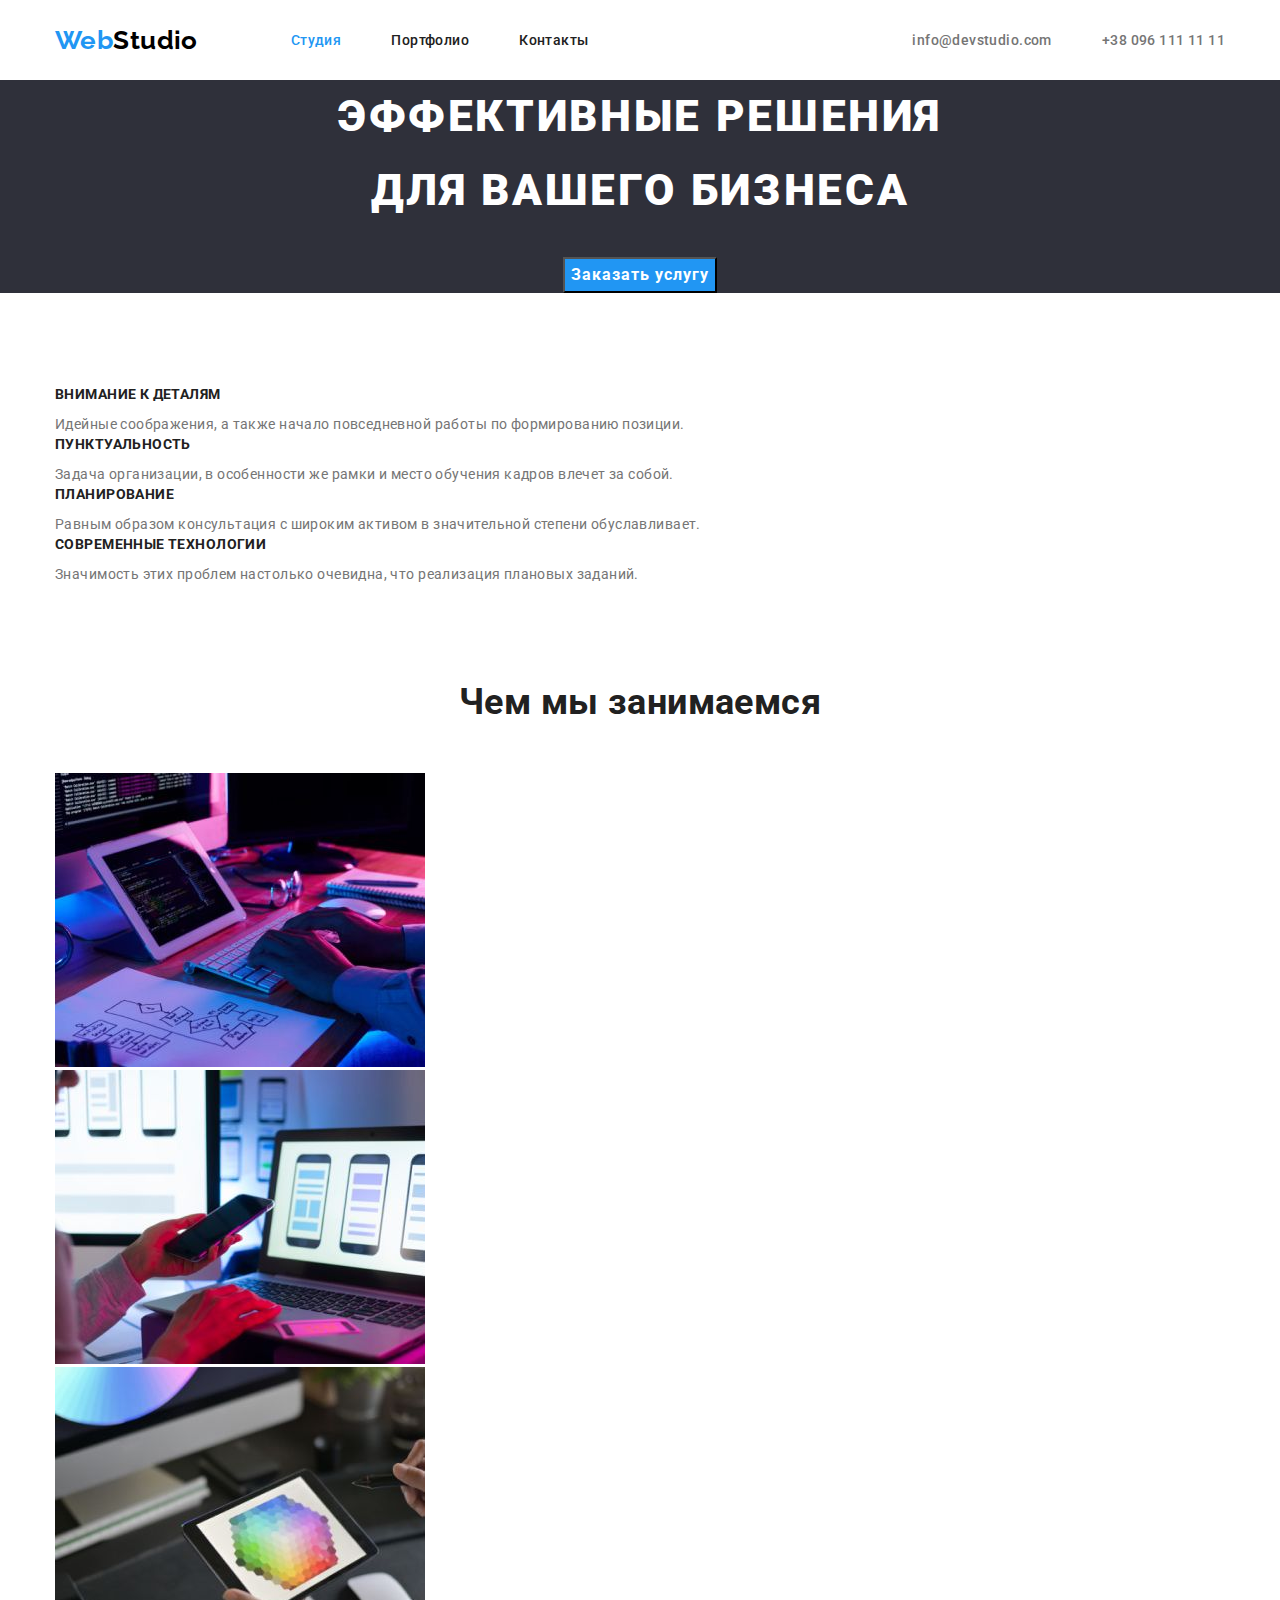
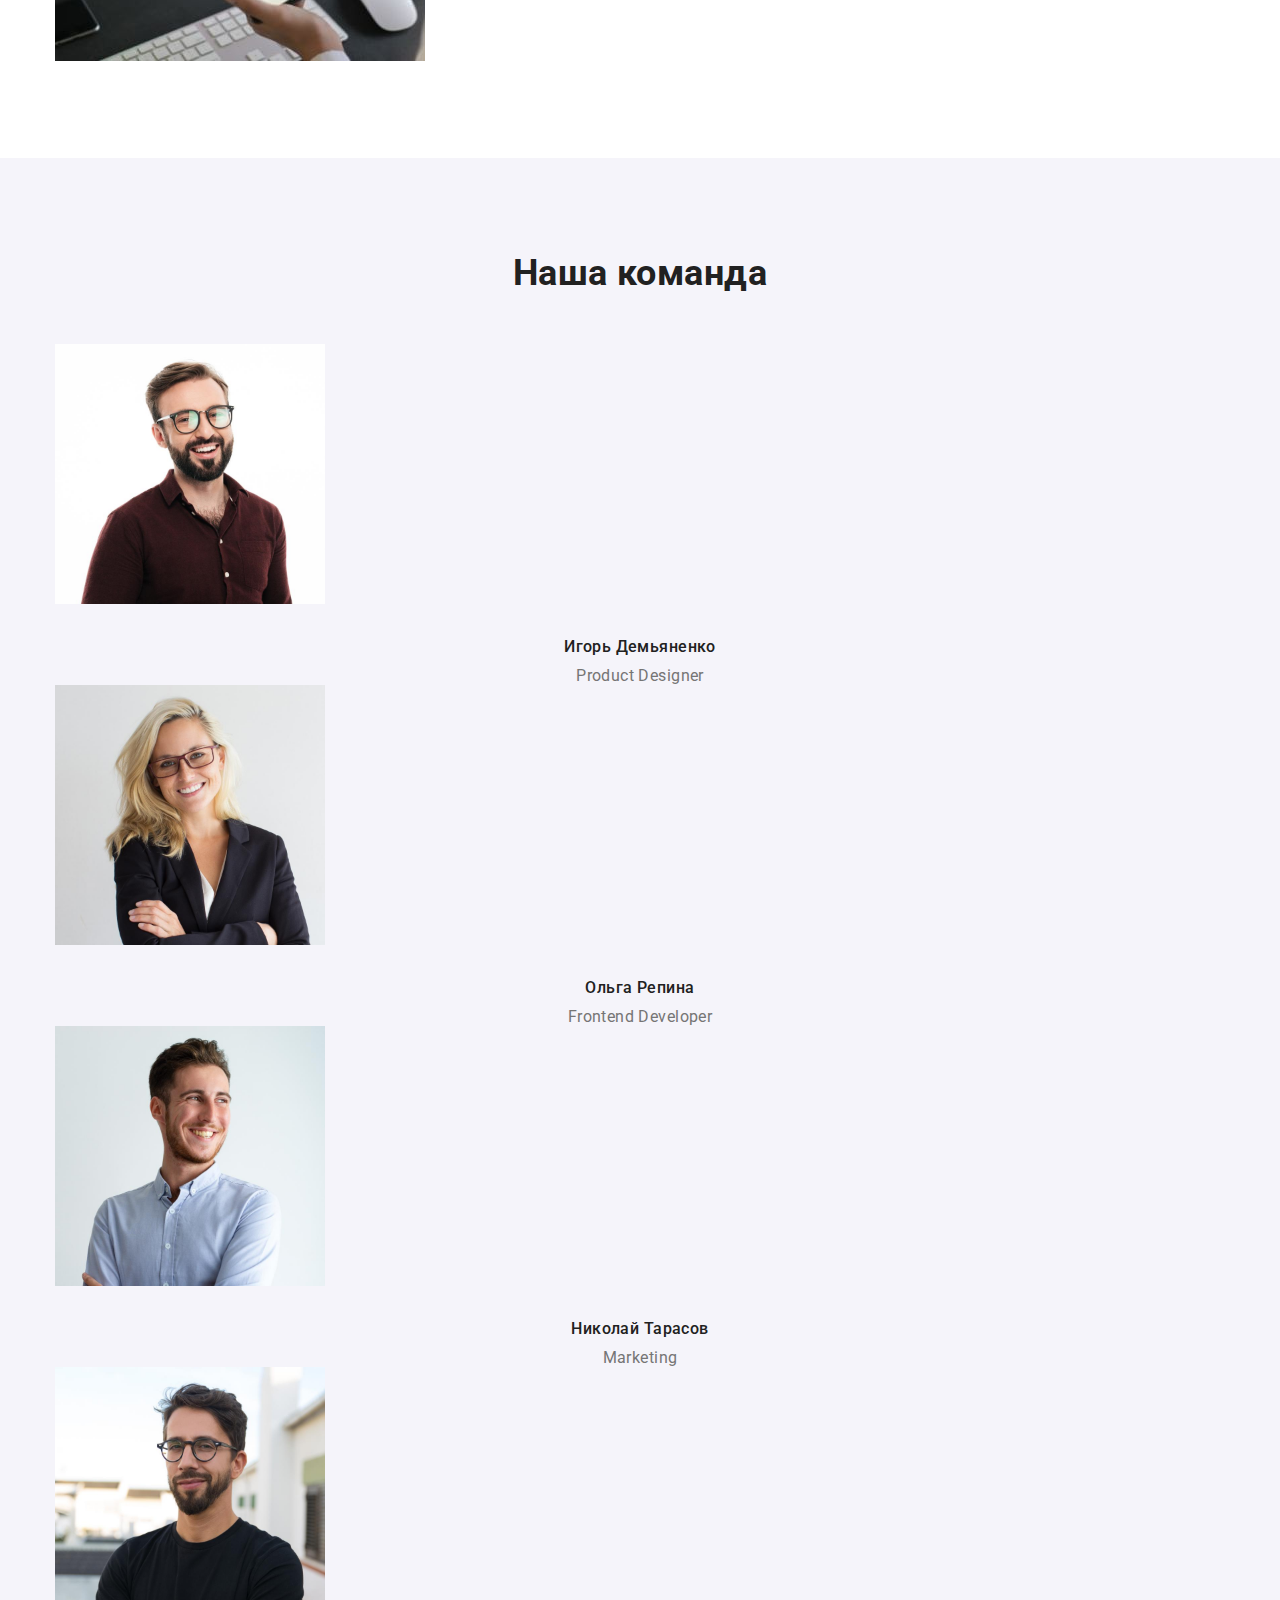
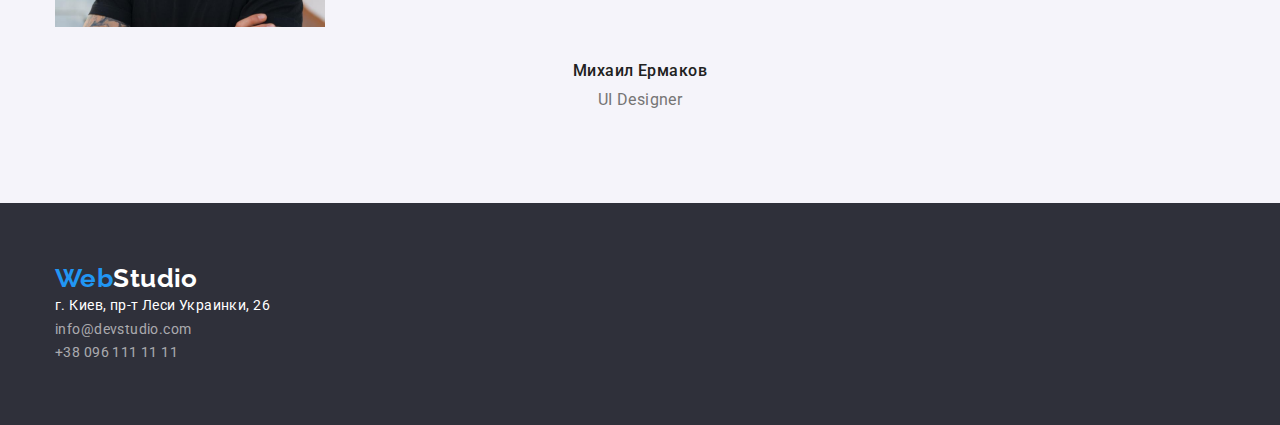
==== index.html @ b7ceb529 "господи ничего не понятно" ====
<!DOCTYPE html>
<html lang="ru">

<head>
    <meta charset="UTF-8">
    <meta http-equiv="X-UA-Compatible" content="IE=edge">
    <meta name="viewport" content="width=device-width, initial-scale=1.0">
    <title>Studio</title>
    <link rel="preconnect" href="https://fonts.gstatic.com">
    <link
        href="https://fonts.googleapis.com/css2?family=Raleway:wght@700&family=Roboto:wght@400;500;700;900&display=swap"
        rel="stylesheet">
    <link rel="stylesheet" href="https://cdnjs.cloudflare.com/ajax/libs/modern-normalize/1.0.0/modern-normalize.css">
    <link rel="stylesheet" href="./css/styles.css" />


</head>

<body class="body">

    <header class="header">
        <div class="container navigation-section">
        <nav class="navigation">
            
            <a class="logo" lang="en" href="WebStudio" target="_blank" rel="noreferrer noopener"><span
                    class="logo-first">Web</span>Studio</a>
            <ul class="list header-list">
                <li class="item"><a class="navigation-list current" href="#Студия">Студия</a></li>
                <li class="item"><a class="navigation-list" href="./portfolio.html">Портфолио</a></li>
                <li class="item"><a class="navigation-list" href="#Контакты">Контакты</a></li>
            </ul>
        </nav>
        
        <ul class="list contact-list">
            <li class="item"><a class="contact-link" lang="en" href="mailto:info@devstudio.com">info@devstudio.com</a></li>
            <li class="item"><a class="contact-link" href="tel:+380961111111">+38 096 111 11 11</a></li>
        </ul>
        </div>
    </header>

    <main>
        <section class="hero-section">
            <div class="container">
            <h1 class="hero-title">Эффективные решения </br> для вашего бизнеса</h1>
            <button class="hero-button" type="button"> Заказать услугу</button>
            </div>
        </section>

        <section class="features">
            <div class="container">
            <ul class="list">
                <li>
                    <h3 class="features-title">Внимание к деталям</h3>
                    <p class="features-text">Идейные соображения, а также начало повседневной работы по формированию
                        позиции.</p>
                </li>
                <li>
                    <h3 class="features-title">Пунктуальность</h3>
                    <p class="features-text">Задача организации, в особенности же рамки и место обучения кадров влечет за
                        собой.</p>
                </li>

                <li>
                    <h3 class="features-title">Планирование</h3>
                    <p class="features-text">Равным образом консультация с широким активом в значительной степени
                        обуславливает.</p>
                </li>

                <li>
                    <h3 class="features-title">Современные технологии</h3>
                    <p class="features-text">Значимость этих проблем настолько очевидна, что реализация плановых заданий.
                    </p>
                </li>
            </ul>
            </div>
        </section>

        <section class="about">
            <div class="container">
            <h2 class="about-title">Чем мы занимаемся</h2>
            <ul class="list">
                <li><img src="./img/img.jpg" alt="верстка" width="370"></li>
                <li><img src="./img/img1.jpg" alt="приложения" width="370"></li>
                <li><img src="./img/img2.jpg" alt="стили" width="370"></li>
            </ul>
            </div>
        </section>

        <section class="team">
            <div class="container">
            <h2 class="team-title">Наша команда</h2>
            <ul class="list">
                <li>
                    <img class="photo" src="./img/designer.jpg" alt="Product designer" width="270">
                    <h3 class="name">Игорь Демьяненко</h3>
                    <p class="info" lang="en"> Product Designer</p>
                </li>
                <li>
                    <img class="photo" src="./img/frontend.jpg" alt="Frontend developer" width="270">
                    <h3 class="name">Ольга Репина</h3>
                    <p class="info" lang="en">Frontend Developer</p>
                </li>
                <li>
                    <img class="photo" src="./img/marketing.jpg" alt="Marketing" width="270">
                    <h3 class="name">Николай Тарасов</h3>
                    <p class="info" lang="en">Marketing</p>
                </li>
                <li>
                    <img class="photo" src="./img/uidesigner.jpg" alt="Ui designer" width="270">
                    <h3 class="name">Михаил Ермаков</h3>
                    <p class="info" lang="en">UI Designer</p>
                </li>
            </ul>
            </div>
        </section>
    </main>

    <footer class="contacts">
        <div class="container">
              <a class="logo" lang="en" href="./index.html" target="_blank" rel="noreferrer noopener"><span
                class="logo-first">Web</span><span class="logo-second">Studio</span></a>
        <address class="address-info">г. Киев, пр-т Леси Украинки, 26</address>
        <address>
            <a class="contact-inf" lang="en" href="mailto:info@devstudio.com">info@devstudio.com</a>
            <br><a class="contact-inf" href="tel:+380961111111">+38 096 111 11 11</a>
        </address>
        </div>      
    </footer>

</body>

</html>
---- css/styles.css ----
:root {
  --background-dark: #2f303a;
  --background-grey-btn-color: #f5f4fa;
  --primary-text-color: #212121;
  --secondary-text-color: #757575;
  --primary-logo-color: #2196f3;
  --secondary-logo-color: #000000;
  --contact-link-color: rgba(255, 255, 255, 0.6);
  --address-color: #ffffff;
}

.container {
  width: 1200px;
  padding-left: 15px;
  padding-right: 15px;
  margin-left: auto;
  margin-right: auto;
}

h1,
h2,
h3,
h4,
h5,
h6,
p {
  margin-top: 0;
  margin-bottom: 0;
}

html {
  box-sizing: border-box;
}

*,
*::before,
*::after {
  box-sizing: inherit;
}

.body {
  font-family: 'Roboto', '-apple-system', 'BlinkMacSystemFont', 'Avenir next',
    'Avenir', 'Helvetica neue', 'Helvetica', 'Ubuntu', 'Noto', 'Segoe ui',
    'Arial', sans-serif;
  font-size: 14px;
  font-style: normal;
  font-weight: 400;
  color: var(--primary-text-color);
  letter-spacing: 0.03em;
}

/* header */

.header-list {
  display: flex;
}

.header-list .item:not(:last-child) {
  margin-right: 50px;
}

.logo {
  display: block;

  font-family: 'Raleway', sans-serif;
  font-weight: 700;
  font-size: 26px;
  line-height: 1.19;
  color: var(--secondary-logo-color);
  text-decoration: none;

  margin-right: 93px;
}

.logo:focus {
  color: var(--secondary-logo-color);
}

.logo-first {
  color: var(--primary-logo-color);
}

.navigation-section {
  display: flex;
  align-items: center;
}

.navigation {
  display: flex;
  align-items: center;
}

.navigation-list {
  display: block;
  padding-top: 32px;
  padding-bottom: 32px;

  font-family: inherit;
  font-weight: 500;
  color: var(--primary-text-color);
  text-decoration: none;
}

.navigation-list:hover,
.navigation-list:focus,
.navigation-list:active {
  color: var(--primary-logo-color);
}

.list .navigation-list.current {
  color: var(--primary-logo-color);
}

.contact-list {
  display: flex;
  margin-left: auto;
}

.contact-list .item:not(:last-child) {
  margin-right: 50px;
}

.contact-link {
  display: block;
  padding-top: 32px;
  padding-bottom: 32px;

  font-family: inherit;
  font-weight: 500;
  color: var(--secondary-text-color);
  text-decoration: none;
  cursor: pointer;
}

.contact-link:hover,
.contact-link:focus,
.contact-link:active {
  color: var(--primary-logo-color);
}

.list {
  list-style: none;
  padding: 0;
  margin-top: 0;
  margin-bottom: 0;
}

.link {
  text-decoration: none;
}

/* Hero section */
.hero-section {
  background-color: var(--background-dark);
  text-align: center;
}

.hero-title {
  font-weight: 900;
  font-size: 44px;
  line-height: 1.67;
  letter-spacing: 0.06em;
  text-transform: uppercase;
  color: var(--address-color);

  margin-bottom: 30px;
}

.hero-button {
  font-family: inherit;
  font-weight: 700;
  font-size: 16px;
  line-height: 1.87;
  color: var(--address-color);

  text-align: center;
  letter-spacing: 0.06em;
  background-color: var(--primary-logo-color);
  cursor: pointer;
}

.hero-button:hover,
.hero-button:focus {
  color: #188ce8;
}

/* Features */

.features {
  padding-top: 94px;
  padding-bottom: 94px;
}

.features-title {
  font-size: 14px;
  font-weight: 700;
  line-height: 1.14;
  text-transform: uppercase;
  margin-bottom: 10px;
}

.features-text {
  line-height: 1.71;
  color: var(--secondary-text-color);
}

/* About */
.about {
  padding-bottom: 94px;
}

.about-title,
.team-title {
  font-weight: 700;
  font-size: 36px;
  line-height: 1.17;
  text-align: center;
  margin-bottom: 50px;
}

/* Our team */
.team {
  background-color: var(--background-grey-btn-color);
  padding-top: 94px;
  padding-bottom: 94px;
}

.photo {
  margin-bottom: 30px;
}

.name {
  font-weight: 500;
  font-size: 16px;
  line-height: 1.19;
  text-align: center;
  margin-bottom: 10px;
}

.info {
  font-size: 16px;
  line-height: 1.19;
  text-align: center;
  color: var(--secondary-text-color);
}

/* Footer */
.logo-second {
  color: var(--address-color);
}
.contacts {
  background-color: var(--background-dark);
  padding-top: 60px;
  padding-bottom: 60px;
}
.address-info {
  font-style: normal;
  line-height: 1.71;
  color: var(--address-color);
}

.address-info:hover,
.address-info:focus {
  color: var(--primary-logo-color);
}

.contact-inf {
  font-family: inherit;
  font-style: normal;
  line-height: 1.71;
  color: var(--contact-link-color);
  text-decoration: none;
}

.contact-inf:hover,
.contact-inf:focus {
  color: var(--primary-logo-color);
}

/* Portfolio */
.list-menu:focus {
  color: var(--secondary-logo-color);
}

.list-button {
  font-family: inherit;
  font-weight: 500;
  font-size: 16px;
  line-height: 1.62;
  text-align: center;
  color: var(--primary-text-color);
  background-color: var(--background-grey-btn-color);
  cursor: pointer;
}

.list-button:hover,
.list-button:focus,
.list-button:active {
  background-color: var(--primary-logo-color);
  color: var(--address-color);
}
.list-button:active {
  color: var(--address-color);
}

/* Gallery */
.title {
  font-weight: 700;
  font-size: 18px;
  line-height: 2;
  letter-spacing: 0.06em;
  color: var(--primary-text-color);
}

.title-info {
  font-size: 16px;
  line-height: 1.87;
  color: var(--secondary-text-color);
}
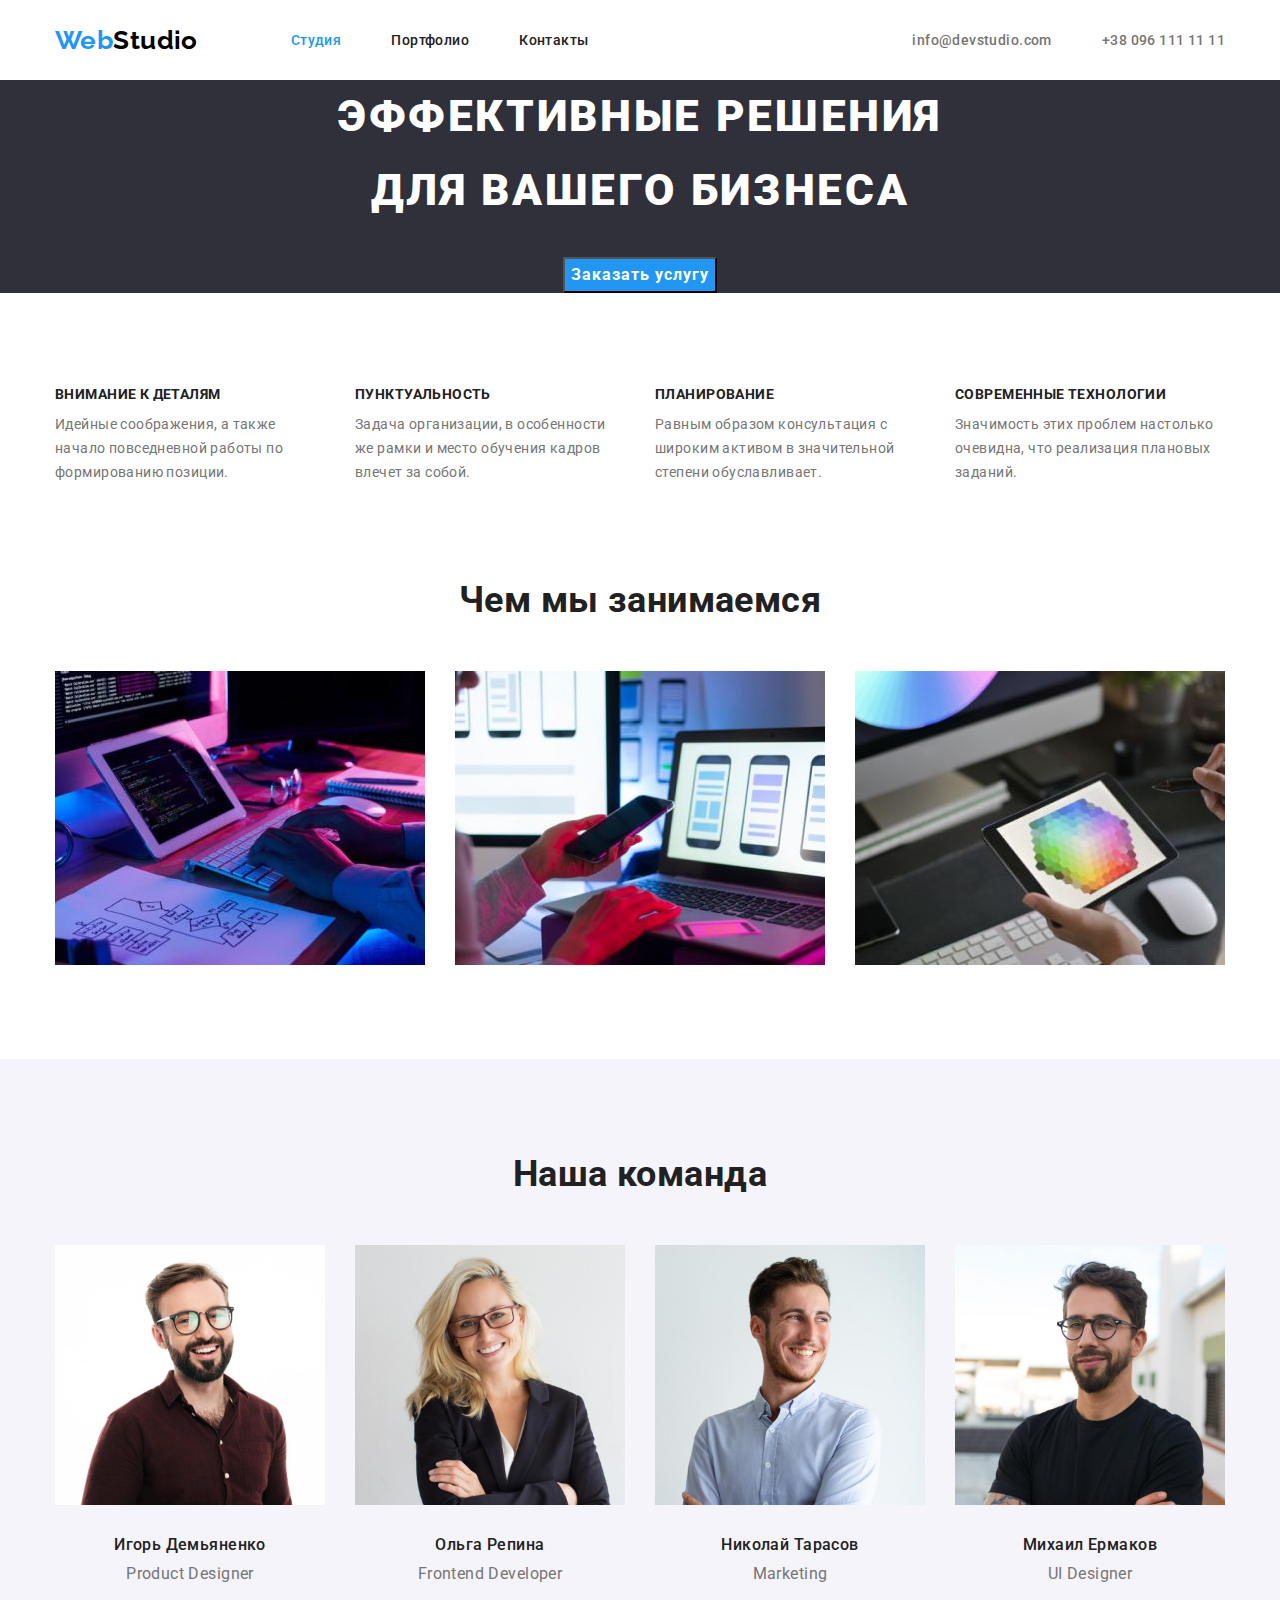
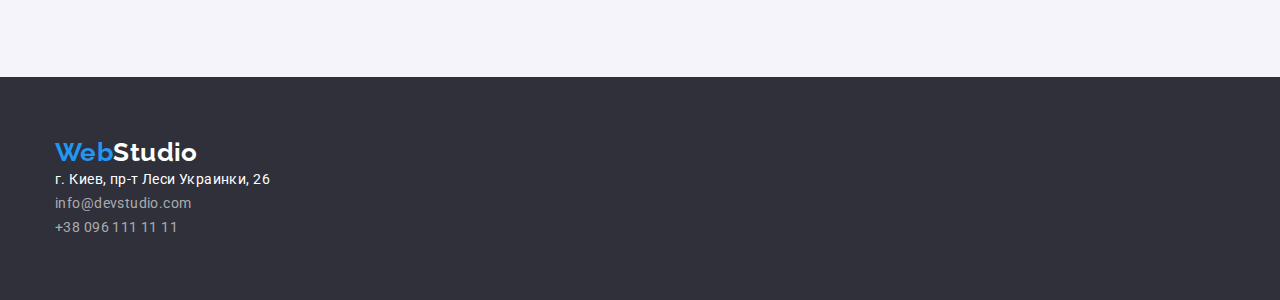
==== commit 6f92c68c: "такое" ====
--- a/index.html
+++ b/index.html
@@ -48,25 +48,25 @@
 
         <section class="features">
             <div class="container">
-            <ul class="list">
-                <li>
+            <ul class="list features-list grid">
+                <li class="item grid-item">
                     <h3 class="features-title">Внимание к деталям</h3>
                     <p class="features-text">Идейные соображения, а также начало повседневной работы по формированию
                         позиции.</p>
                 </li>
-                <li>
+                <li class="item grid-item">
                     <h3 class="features-title">Пунктуальность</h3>
                     <p class="features-text">Задача организации, в особенности же рамки и место обучения кадров влечет за
                         собой.</p>
                 </li>
 
-                <li>
+                <li class="item grid-item">
                     <h3 class="features-title">Планирование</h3>
                     <p class="features-text">Равным образом консультация с широким активом в значительной степени
                         обуславливает.</p>
                 </li>
 
-                <li>
+                <li class="item grid-item">
                     <h3 class="features-title">Современные технологии</h3>
                     <p class="features-text">Значимость этих проблем настолько очевидна, что реализация плановых заданий.
                     </p>
@@ -78,10 +78,10 @@
         <section class="about">
             <div class="container">
             <h2 class="about-title">Чем мы занимаемся</h2>
-            <ul class="list">
-                <li><img src="./img/img.jpg" alt="верстка" width="370"></li>
-                <li><img src="./img/img1.jpg" alt="приложения" width="370"></li>
-                <li><img src="./img/img2.jpg" alt="стили" width="370"></li>
+            <ul class="list grid">
+                <li class="about-item grid-item"><img src="./img/img.jpg" alt="верстка" width="370"></li>
+                <li class="about-item grid-item"><img src="./img/img1.jpg" alt="приложения" width="370"></li>
+                <li class="about-item grid-item"><img src="./img/img2.jpg" alt="стили" width="370"></li>
             </ul>
             </div>
         </section>
@@ -89,23 +89,23 @@
         <section class="team">
             <div class="container">
             <h2 class="team-title">Наша команда</h2>
-            <ul class="list">
-                <li>
+            <ul class="list team-list grid">
+                <li class="team-item grid-item">
                     <img class="photo" src="./img/designer.jpg" alt="Product designer" width="270">
                     <h3 class="name">Игорь Демьяненко</h3>
                     <p class="info" lang="en"> Product Designer</p>
                 </li>
-                <li>
+                <li class="team-item grid-item">
                     <img class="photo" src="./img/frontend.jpg" alt="Frontend developer" width="270">
                     <h3 class="name">Ольга Репина</h3>
                     <p class="info" lang="en">Frontend Developer</p>
                 </li>
-                <li>
+                <li class="team-item grid-item">
                     <img class="photo" src="./img/marketing.jpg" alt="Marketing" width="270">
                     <h3 class="name">Николай Тарасов</h3>
                     <p class="info" lang="en">Marketing</p>
                 </li>
-                <li>
+                <li class="team-item grid-item">
                     <img class="photo" src="./img/uidesigner.jpg" alt="Ui designer" width="270">
                     <h3 class="name">Михаил Ермаков</h3>
                     <p class="info" lang="en">UI Designer</p>
--- a/css/styles.css
+++ b/css/styles.css
@@ -7,6 +7,7 @@
   --secondary-logo-color: #000000;
   --contact-link-color: rgba(255, 255, 255, 0.6);
   --address-color: #ffffff;
+  --grid-item: 4;
 }
 
 .container {
@@ -49,6 +50,12 @@
   letter-spacing: 0.03em;
 }
 
+img {
+  display: block;
+  max-width: 100%;
+  height: auto;
+}
+
 /* header */
 
 .header-list {
@@ -186,6 +193,19 @@
 
 /* Features */
 
+.grid {
+  display: flex;
+  flex-wrap: wrap;
+  margin-left: -30px;
+  margin-top: -30px;
+}
+
+.grid-item {
+  flex-basis: calc((100% - 30px * var(--grid-item)) / var(--grid-item));
+  margin-left: 30px;
+  margin-top: 30px;
+}
+
 .features {
   padding-top: 94px;
   padding-bottom: 94px;
@@ -209,6 +229,10 @@
   padding-bottom: 94px;
 }
 
+.about-item {
+  --grid-item: 3;
+}
+
 .about-title,
 .team-title {
   font-weight: 700;
@@ -219,6 +243,11 @@
 }
 
 /* Our team */
+
+.team-item {
+  --grid-item: 4;
+}
+
 .team {
   background-color: var(--background-grey-btn-color);
   padding-top: 94px;
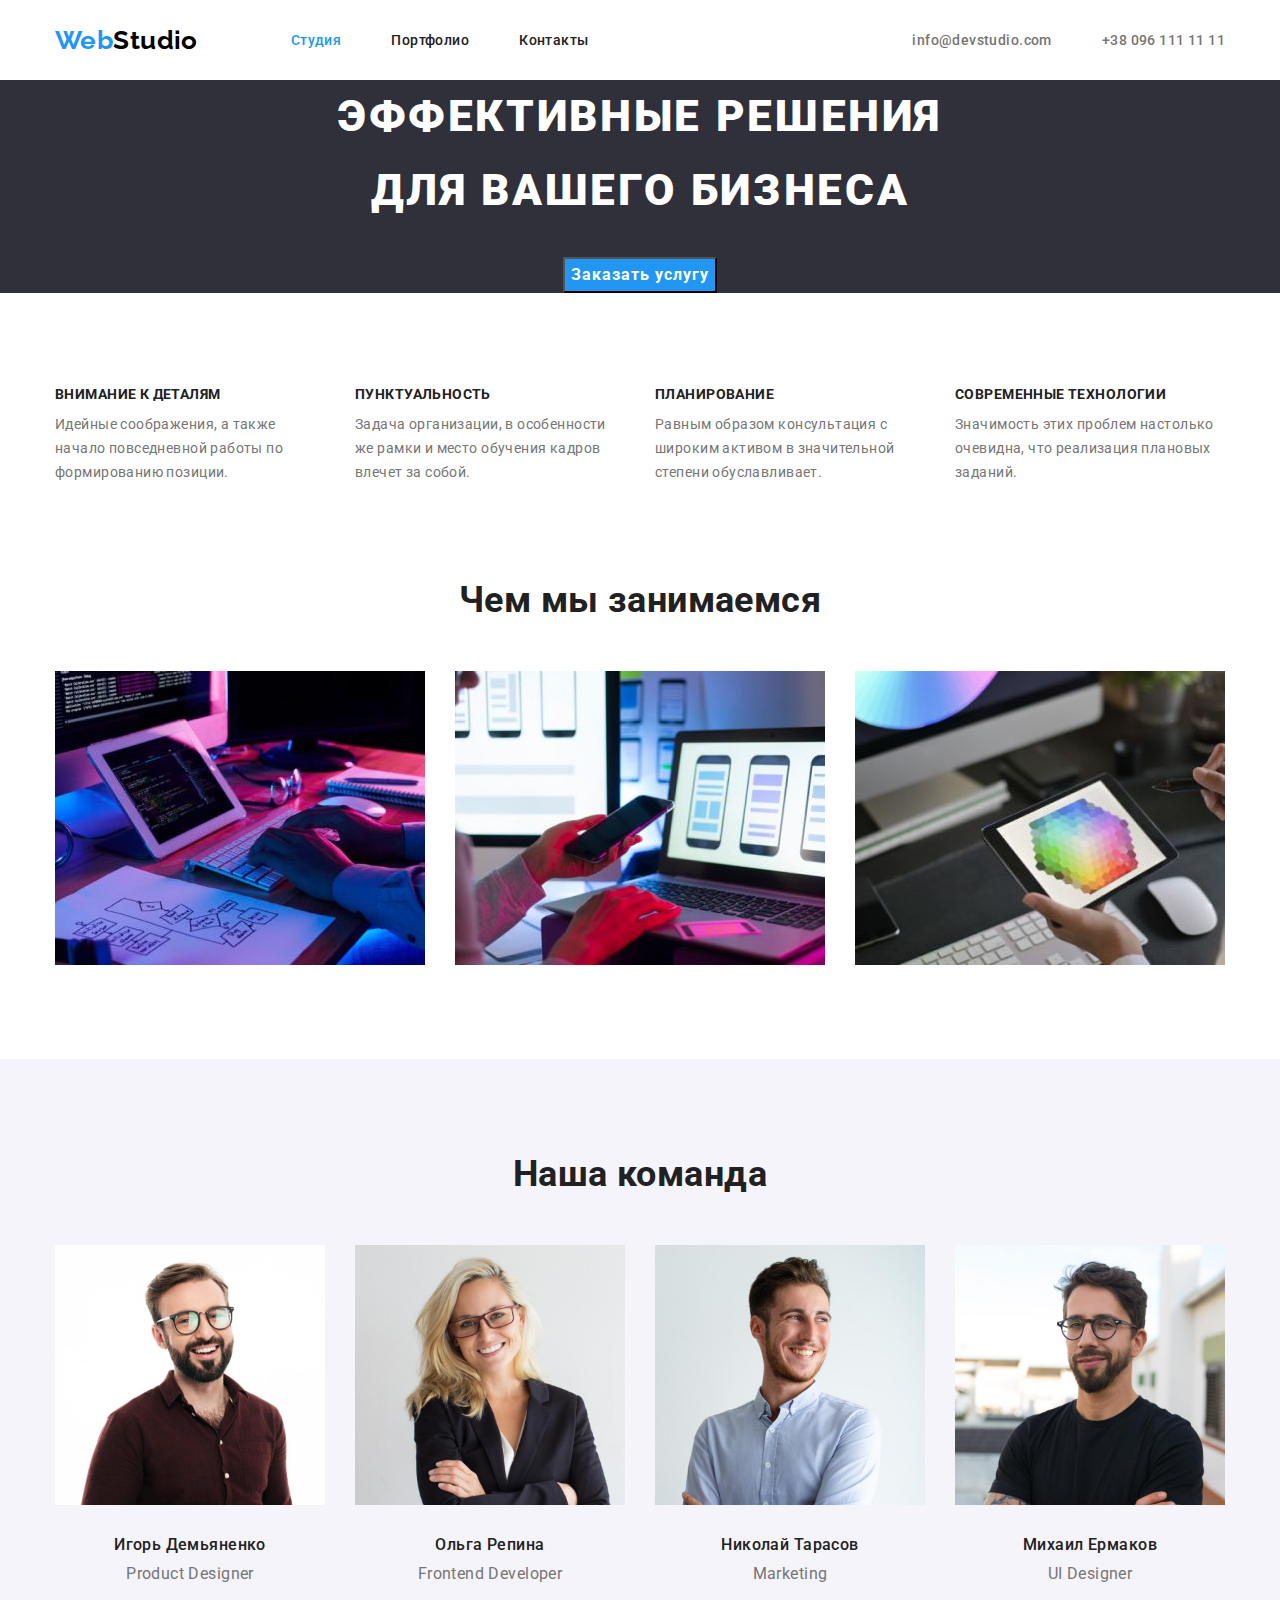
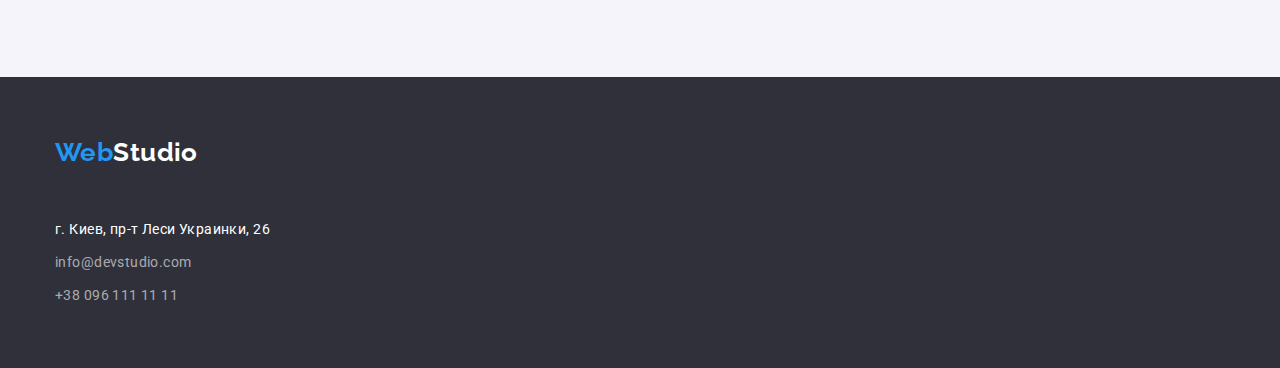
==== commit fbed0788: "злой гений" ====
--- a/index.html
+++ b/index.html
@@ -117,12 +117,12 @@
 
     <footer class="contacts">
         <div class="container">
-              <a class="logo" lang="en" href="./index.html" target="_blank" rel="noreferrer noopener"><span
+              <a class="logo footer-logo" lang="en" href="./index.html" target="_blank" rel="noreferrer noopener"><span
                 class="logo-first">Web</span><span class="logo-second">Studio</span></a>
         <address class="address-info">г. Киев, пр-т Леси Украинки, 26</address>
         <address>
             <a class="contact-inf" lang="en" href="mailto:info@devstudio.com">info@devstudio.com</a>
-            <br><a class="contact-inf" href="tel:+380961111111">+38 096 111 11 11</a>
+            <a class="contact-inf" href="tel:+380961111111">+38 096 111 11 11</a>
         </address>
         </div>      
     </footer>
--- a/css/styles.css
+++ b/css/styles.css
@@ -274,6 +274,11 @@
 }
 
 /* Footer */
+
+.footer-logo {
+  margin-bottom: 50px;
+}
+
 .logo-second {
   color: var(--address-color);
 }
@@ -283,6 +288,8 @@
   padding-bottom: 60px;
 }
 .address-info {
+  margin-bottom: 9px;
+
   font-style: normal;
   line-height: 1.71;
   color: var(--address-color);
@@ -294,11 +301,16 @@
 }
 
 .contact-inf {
+  display: block;
   font-family: inherit;
   font-style: normal;
   line-height: 1.71;
   color: var(--contact-link-color);
   text-decoration: none;
+}
+
+.contact-inf:not(:last-child) {
+  margin-bottom: 9px;
 }
 
 .contact-inf:hover,
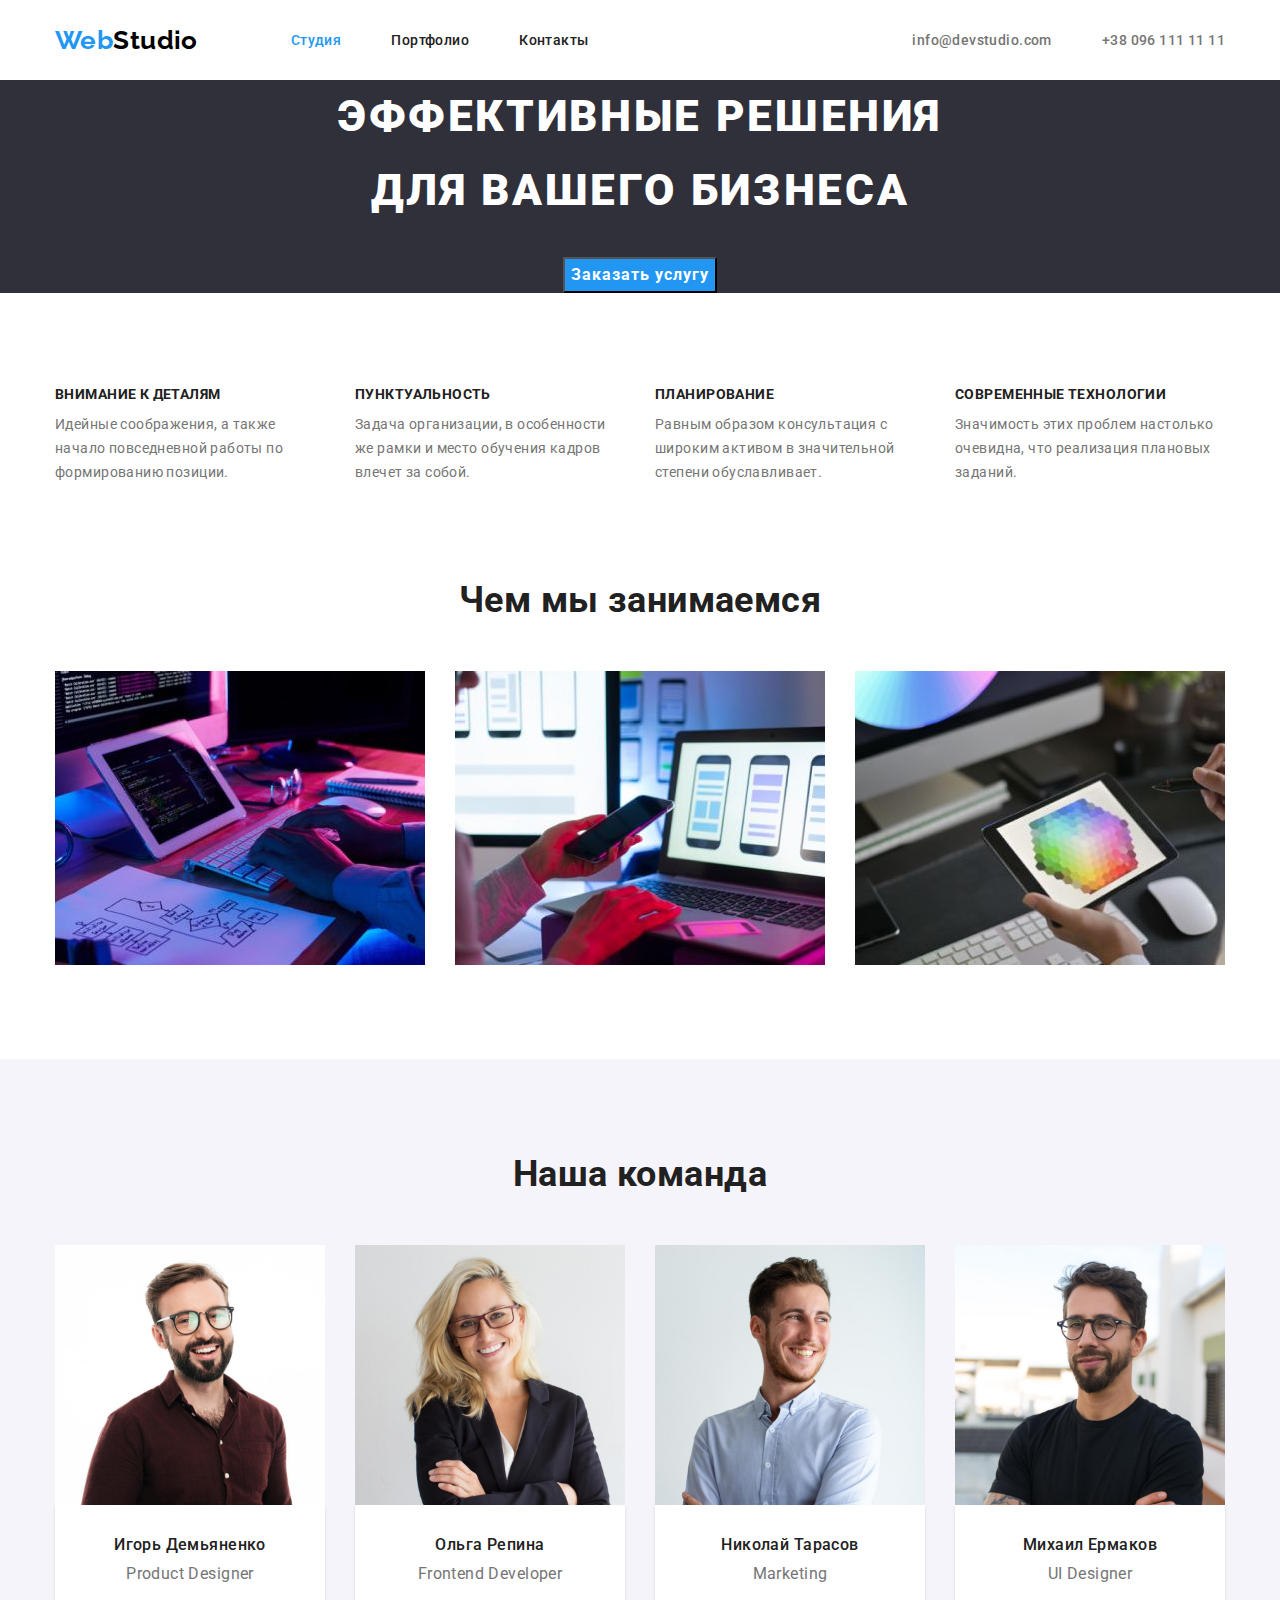
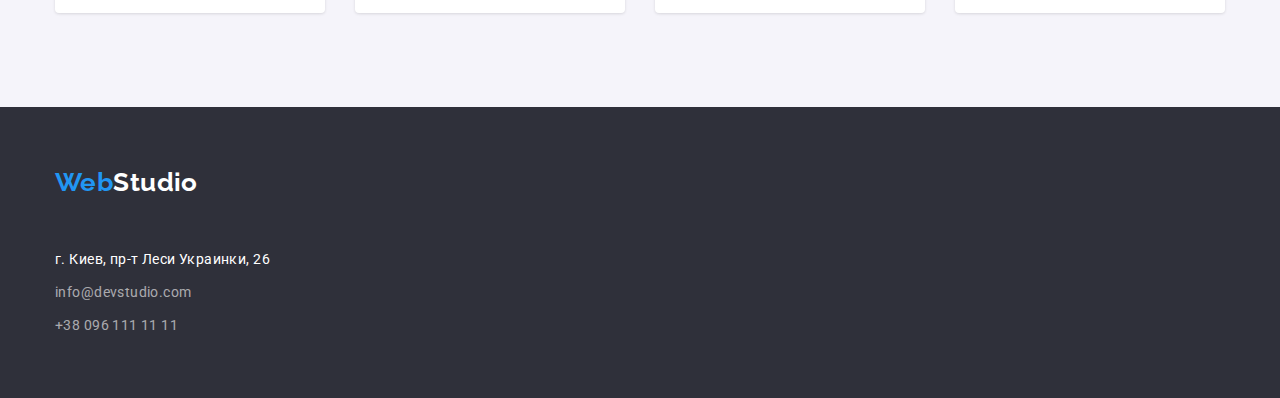
==== commit a41181d2: "студия" ====
--- a/index.html
+++ b/index.html
@@ -92,23 +92,27 @@
             <ul class="list team-list grid">
                 <li class="team-item grid-item">
                     <img class="photo" src="./img/designer.jpg" alt="Product designer" width="270">
+                    <div class="card-content">
                     <h3 class="name">Игорь Демьяненко</h3>
-                    <p class="info" lang="en"> Product Designer</p>
+                    <p class="info" lang="en"> Product Designer</p></div>
                 </li>
                 <li class="team-item grid-item">
                     <img class="photo" src="./img/frontend.jpg" alt="Frontend developer" width="270">
+                    <div class="card-content">
                     <h3 class="name">Ольга Репина</h3>
-                    <p class="info" lang="en">Frontend Developer</p>
+                    <p class="info" lang="en">Frontend Developer</p></div>
                 </li>
                 <li class="team-item grid-item">
                     <img class="photo" src="./img/marketing.jpg" alt="Marketing" width="270">
+                    <div class="card-content">
                     <h3 class="name">Николай Тарасов</h3>
-                    <p class="info" lang="en">Marketing</p>
+                    <p class="info" lang="en">Marketing</p></div>
                 </li>
                 <li class="team-item grid-item">
                     <img class="photo" src="./img/uidesigner.jpg" alt="Ui designer" width="270">
+                    <div class="card-content">
                     <h3 class="name">Михаил Ермаков</h3>
-                    <p class="info" lang="en">UI Designer</p>
+                    <p class="info" lang="en">UI Designer</p></div>
                 </li>
             </ul>
             </div>
--- a/css/styles.css
+++ b/css/styles.css
@@ -254,8 +254,13 @@
   padding-bottom: 94px;
 }
 
-.photo {
-  margin-bottom: 30px;
+.card-content {
+  padding-top: 30px;
+  padding-bottom: 30px;
+  text-align: center;
+  background-color: var(--address-color);
+  box-shadow: 0px 1px 3px rgba(0, 0, 0, 0.12);
+  border-radius: 0px 0px 4px 4px;
 }
 
 .name {
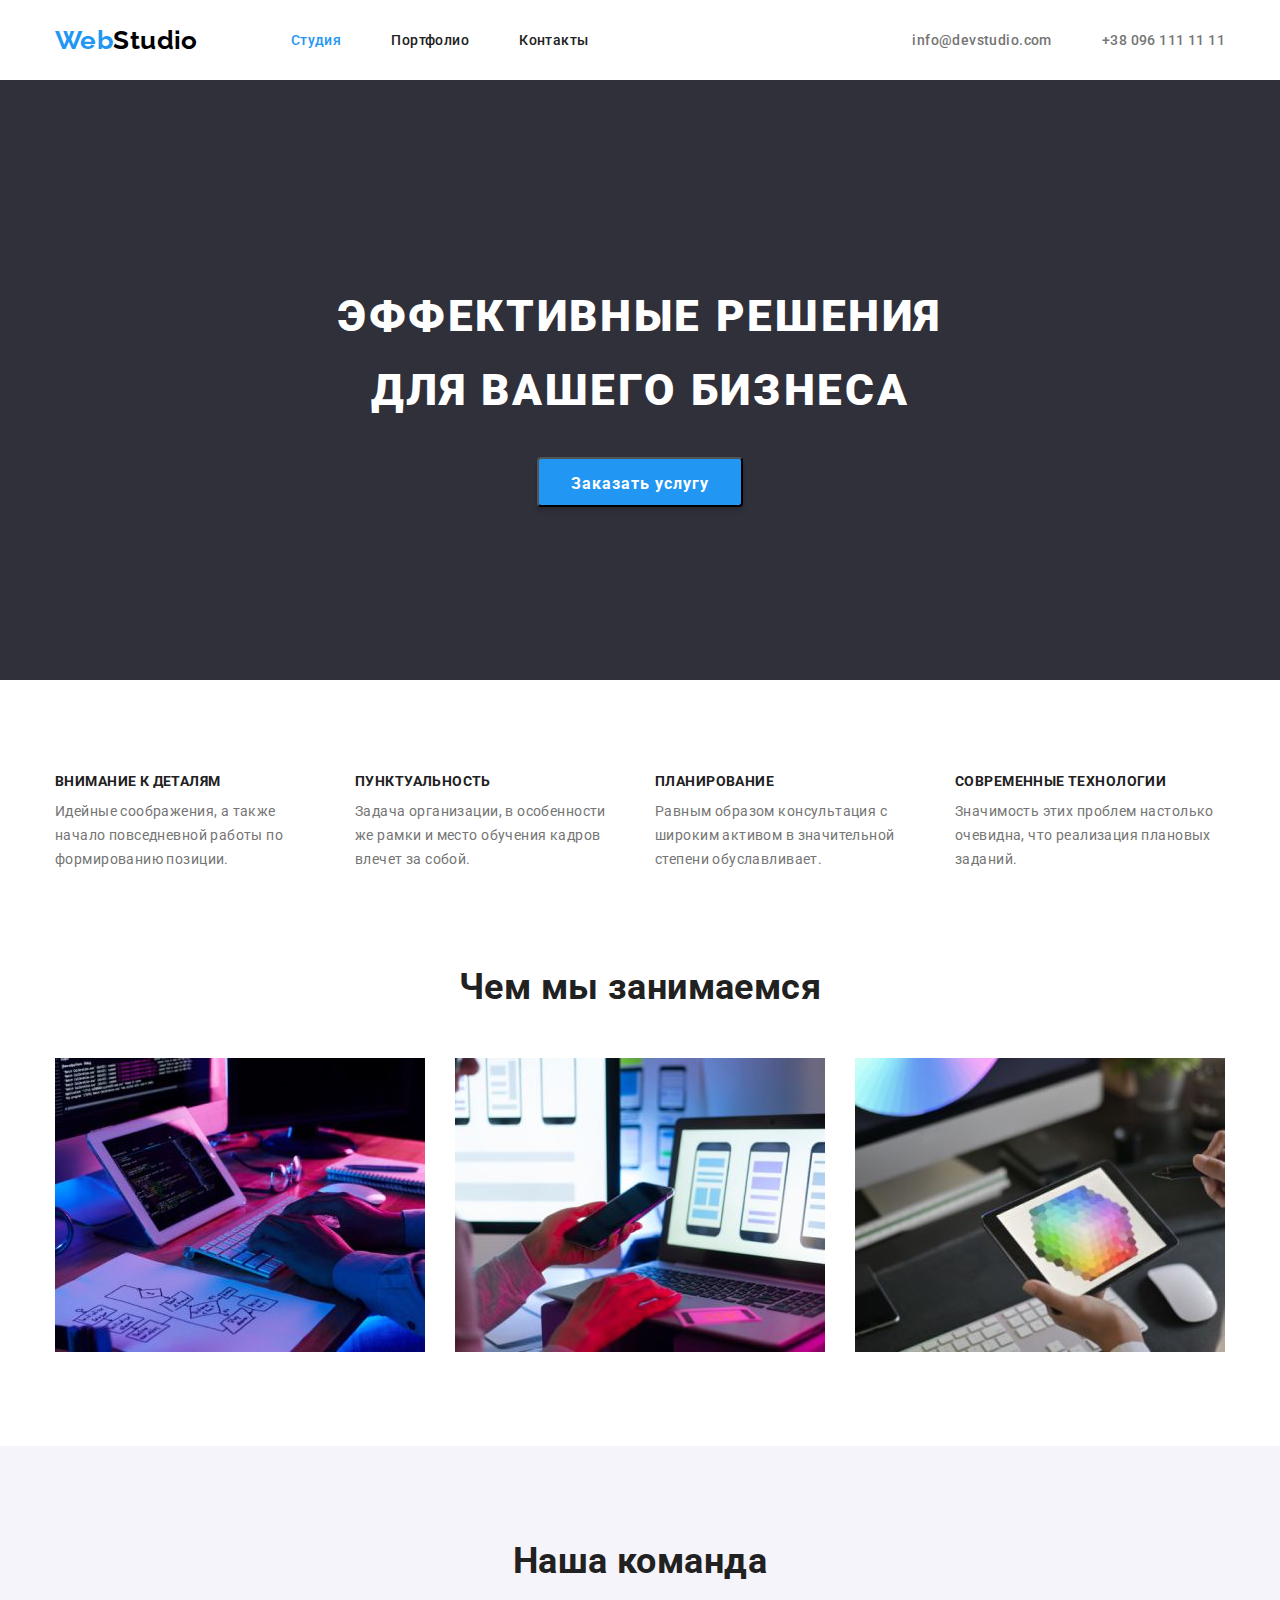
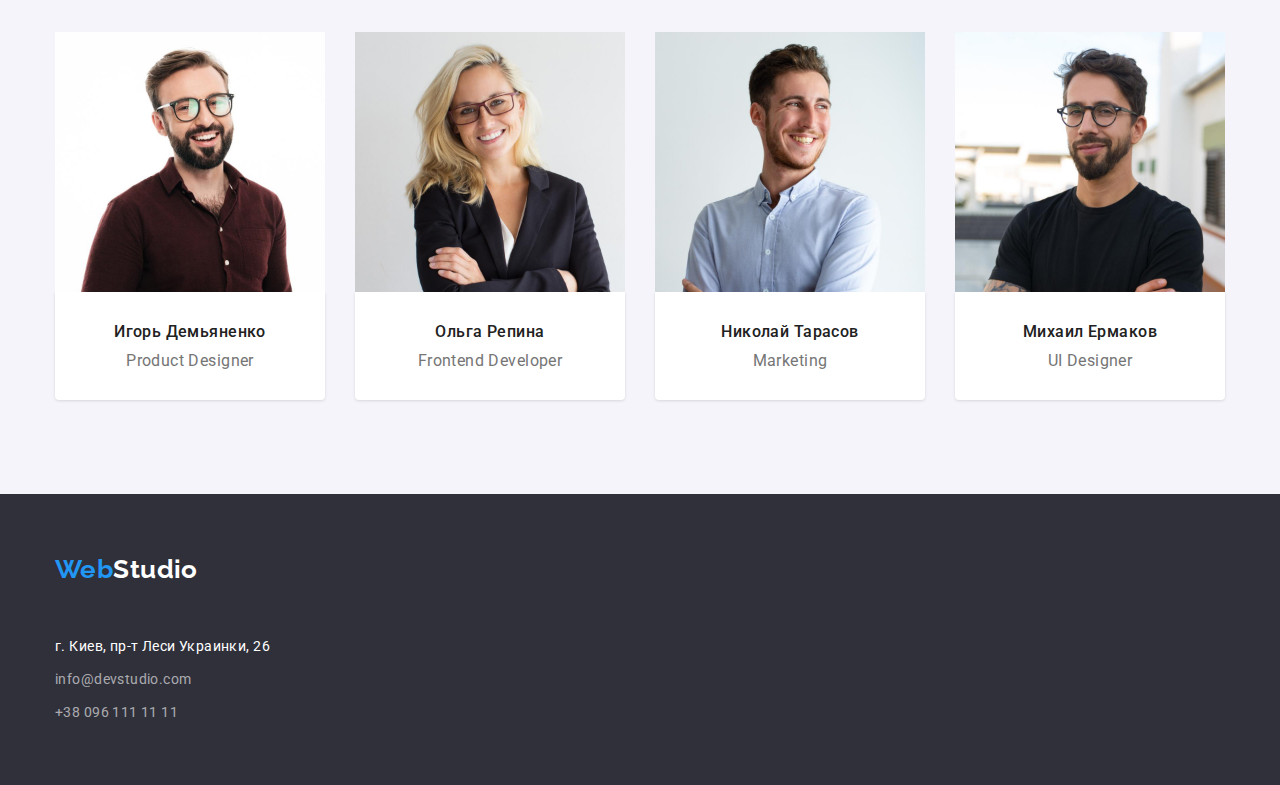
==== commit a3d242cd: "ясно, що нічого не ясно" ====
--- a/index.html
+++ b/index.html
@@ -42,7 +42,7 @@
         <section class="hero-section">
             <div class="container">
             <h1 class="hero-title">Эффективные решения </br> для вашего бизнеса</h1>
-            <button class="hero-button" type="button"> Заказать услугу</button>
+            <button class="hero-button" type="button">Заказать услугу</button>
             </div>
         </section>
 
--- a/css/styles.css
+++ b/css/styles.css
@@ -160,6 +160,7 @@
 .hero-section {
   background-color: var(--background-dark);
   text-align: center;
+  height: 600px;
 }
 
 .hero-title {
@@ -171,9 +172,14 @@
   color: var(--address-color);
 
   margin-bottom: 30px;
+  padding-top: 200px;
 }
 
 .hero-button {
+  padding: 10px 32px;
+  min-width: 200px;
+  height: 50px;
+
   font-family: inherit;
   font-weight: 700;
   font-size: 16px;
@@ -184,6 +190,8 @@
   letter-spacing: 0.06em;
   background-color: var(--primary-logo-color);
   cursor: pointer;
+  box-shadow: 0px 4px 4px rgba(0, 0, 0, 0.15);
+  border-radius: 4px;
 }
 
 .hero-button:hover,
@@ -324,11 +332,38 @@
 }
 
 /* Portfolio */
+
+.navigation-border {
+  border-bottom: 1px solid #ececec;
+}
+
 .list-menu:focus {
   color: var(--secondary-logo-color);
 }
 
+.button-list {
+  flex-direction: row;
+}
+
+.navigation-button {
+  display: flex;
+  margin: 0 auto;
+  justify-content: center;
+  margin-bottom: 50px;
+  margin-left: auto;
+  margin-right: auto;
+}
+
+.button-item:not(:last-child) {
+  margin-right: 8px;
+}
+
 .list-button {
+  display: block;
+  min-width: 73px;
+  height: 38px;
+  padding: 6px 22px;
+
   font-family: inherit;
   font-weight: 500;
   font-size: 16px;
@@ -337,6 +372,9 @@
   color: var(--primary-text-color);
   background-color: var(--background-grey-btn-color);
   cursor: pointer;
+
+  border-radius: 4px;
+  border: transparent;
 }
 
 .list-button:hover,
@@ -350,7 +388,27 @@
 }
 
 /* Gallery */
+
+.card-item {
+  --grid-item: 3;
+}
+
+.gallery-list {
+  display: flex;
+  flex-wrap: wrap;
+  padding-top: 94px;
+  padding-bottom: 94px;
+}
+
+.card-info {
+  padding: 20px 24px;
+  background: #ffffff;
+  border: 1px solid #eeeeee;
+}
+
 .title {
+  margin-bottom: 4px;
+
   font-weight: 700;
   font-size: 18px;
   line-height: 2;
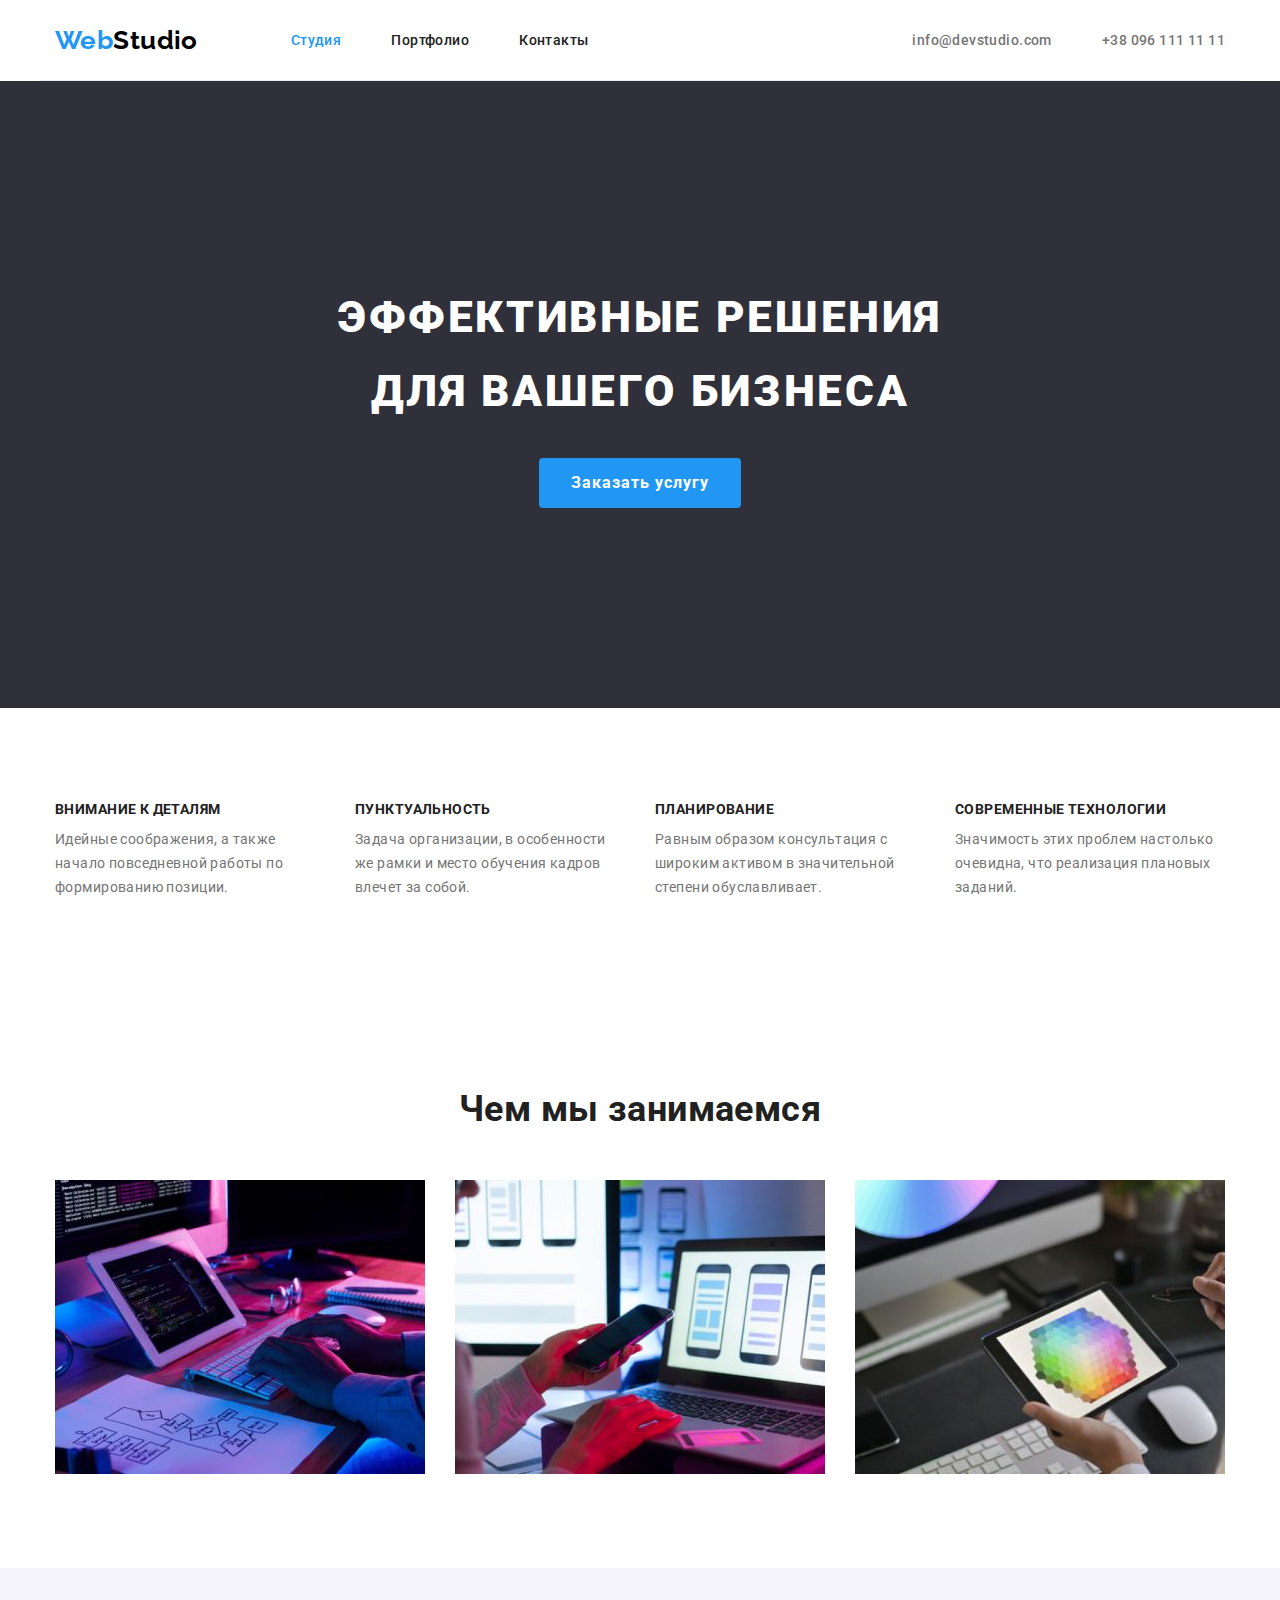
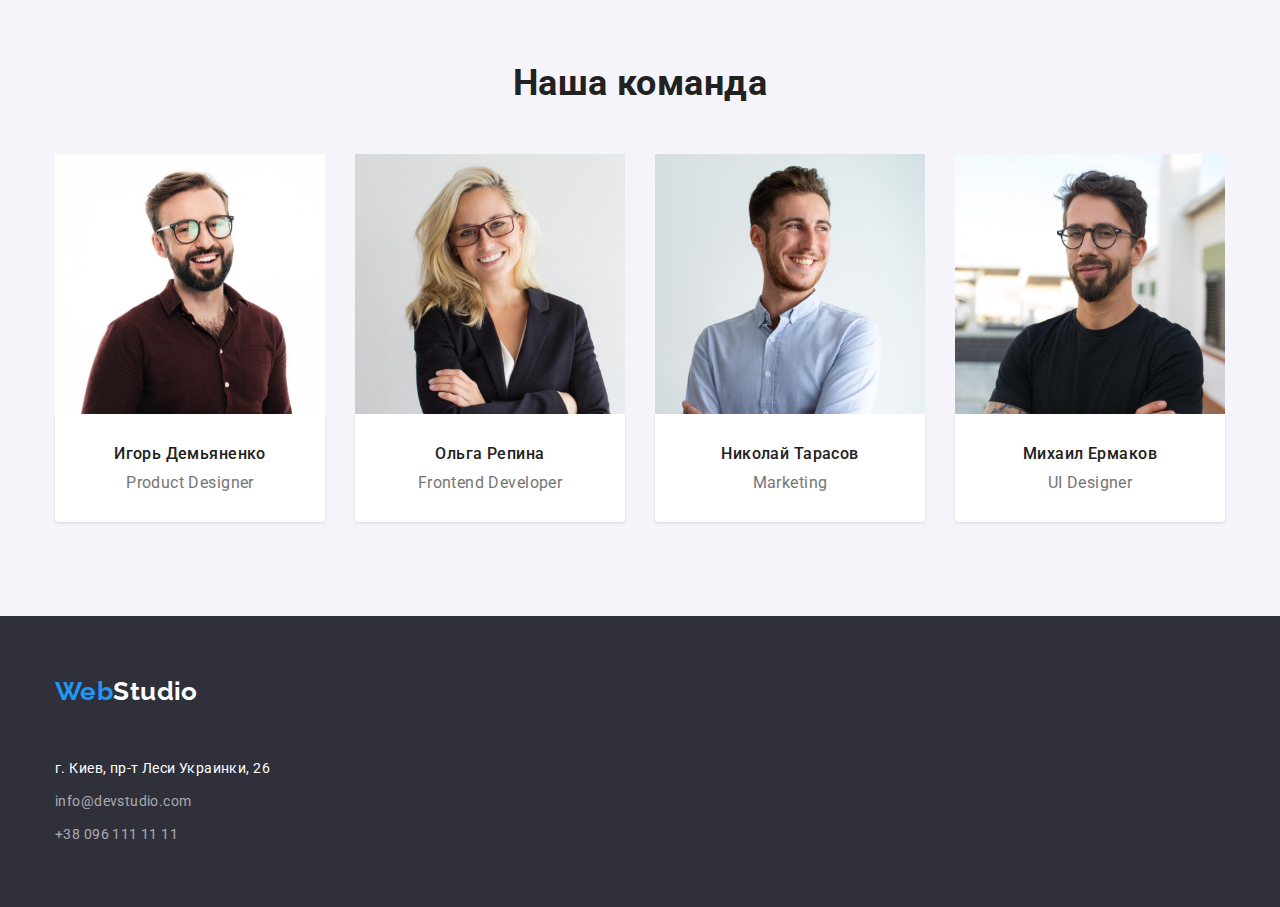
==== commit f2329ef5: "+-" ====
--- a/index.html
+++ b/index.html
@@ -19,7 +19,7 @@
 <body class="body">
 
     <header class="header">
-        <div class="container navigation-section">
+        <div class="container navigation-section navigation-border">
         <nav class="navigation">
             
             <a class="logo" lang="en" href="WebStudio" target="_blank" rel="noreferrer noopener"><span
@@ -46,7 +46,7 @@
             </div>
         </section>
 
-        <section class="features">
+        <section class="section">
             <div class="container">
             <ul class="list features-list grid">
                 <li class="item grid-item">
@@ -75,7 +75,7 @@
             </div>
         </section>
 
-        <section class="about">
+        <section class="section">
             <div class="container">
             <h2 class="about-title">Чем мы занимаемся</h2>
             <ul class="list grid">
@@ -86,7 +86,7 @@
             </div>
         </section>
 
-        <section class="team">
+        <section class=" section team">
             <div class="container">
             <h2 class="team-title">Наша команда</h2>
             <ul class="list team-list grid">
--- a/css/styles.css
+++ b/css/styles.css
@@ -56,8 +56,12 @@
   height: auto;
 }
 
+.section {
+  padding-top: 94px;
+  padding-bottom: 94px;
+}
+
 /* header */
-
 .header-list {
   display: flex;
 }
@@ -68,6 +72,7 @@
 
 .logo {
   display: block;
+  margin-right: 93px;
 
   font-family: 'Raleway', sans-serif;
   font-weight: 700;
@@ -75,8 +80,6 @@
   line-height: 1.19;
   color: var(--secondary-logo-color);
   text-decoration: none;
-
-  margin-right: 93px;
 }
 
 .logo:focus {
@@ -158,21 +161,21 @@
 
 /* Hero section */
 .hero-section {
+  height: auto;
+  padding: 200px 0;
   background-color: var(--background-dark);
   text-align: center;
-  height: 600px;
 }
 
 .hero-title {
+  margin-bottom: 30px;
+
   font-weight: 900;
   font-size: 44px;
   line-height: 1.67;
   letter-spacing: 0.06em;
   text-transform: uppercase;
   color: var(--address-color);
-
-  margin-bottom: 30px;
-  padding-top: 200px;
 }
 
 .hero-button {
@@ -190,8 +193,8 @@
   letter-spacing: 0.06em;
   background-color: var(--primary-logo-color);
   cursor: pointer;
-  box-shadow: 0px 4px 4px rgba(0, 0, 0, 0.15);
   border-radius: 4px;
+  border: none;
 }
 
 .hero-button:hover,
@@ -200,7 +203,6 @@
 }
 
 /* Features */
-
 .grid {
   display: flex;
   flex-wrap: wrap;
@@ -212,11 +214,6 @@
   flex-basis: calc((100% - 30px * var(--grid-item)) / var(--grid-item));
   margin-left: 30px;
   margin-top: 30px;
-}
-
-.features {
-  padding-top: 94px;
-  padding-bottom: 94px;
 }
 
 .features-title {
@@ -233,10 +230,6 @@
 }
 
 /* About */
-.about {
-  padding-bottom: 94px;
-}
-
 .about-item {
   --grid-item: 3;
 }
@@ -251,15 +244,12 @@
 }
 
 /* Our team */
-
 .team-item {
   --grid-item: 4;
 }
 
 .team {
   background-color: var(--background-grey-btn-color);
-  padding-top: 94px;
-  padding-bottom: 94px;
 }
 
 .card-content {
@@ -287,7 +277,6 @@
 }
 
 /* Footer */
-
 .footer-logo {
   margin-bottom: 50px;
 }
@@ -295,11 +284,13 @@
 .logo-second {
   color: var(--address-color);
 }
+
 .contacts {
-  background-color: var(--background-dark);
   padding-top: 60px;
   padding-bottom: 60px;
-}
+  background-color: var(--background-dark);
+}
+
 .address-info {
   margin-bottom: 9px;
 
@@ -332,7 +323,6 @@
 }
 
 /* Portfolio */
-
 .navigation-border {
   border-bottom: 1px solid #ececec;
 }
@@ -341,13 +331,8 @@
   color: var(--secondary-logo-color);
 }
 
-.button-list {
-  flex-direction: row;
-}
-
 .navigation-button {
   display: flex;
-  margin: 0 auto;
   justify-content: center;
   margin-bottom: 50px;
   margin-left: auto;
@@ -388,7 +373,6 @@
 }
 
 /* Gallery */
-
 .card-item {
   --grid-item: 3;
 }
@@ -396,14 +380,12 @@
 .gallery-list {
   display: flex;
   flex-wrap: wrap;
-  padding-top: 94px;
-  padding-bottom: 94px;
 }
 
 .card-info {
   padding: 20px 24px;
-  background: #ffffff;
   border: 1px solid #eeeeee;
+  background: var(--address-color);
 }
 
 .title {
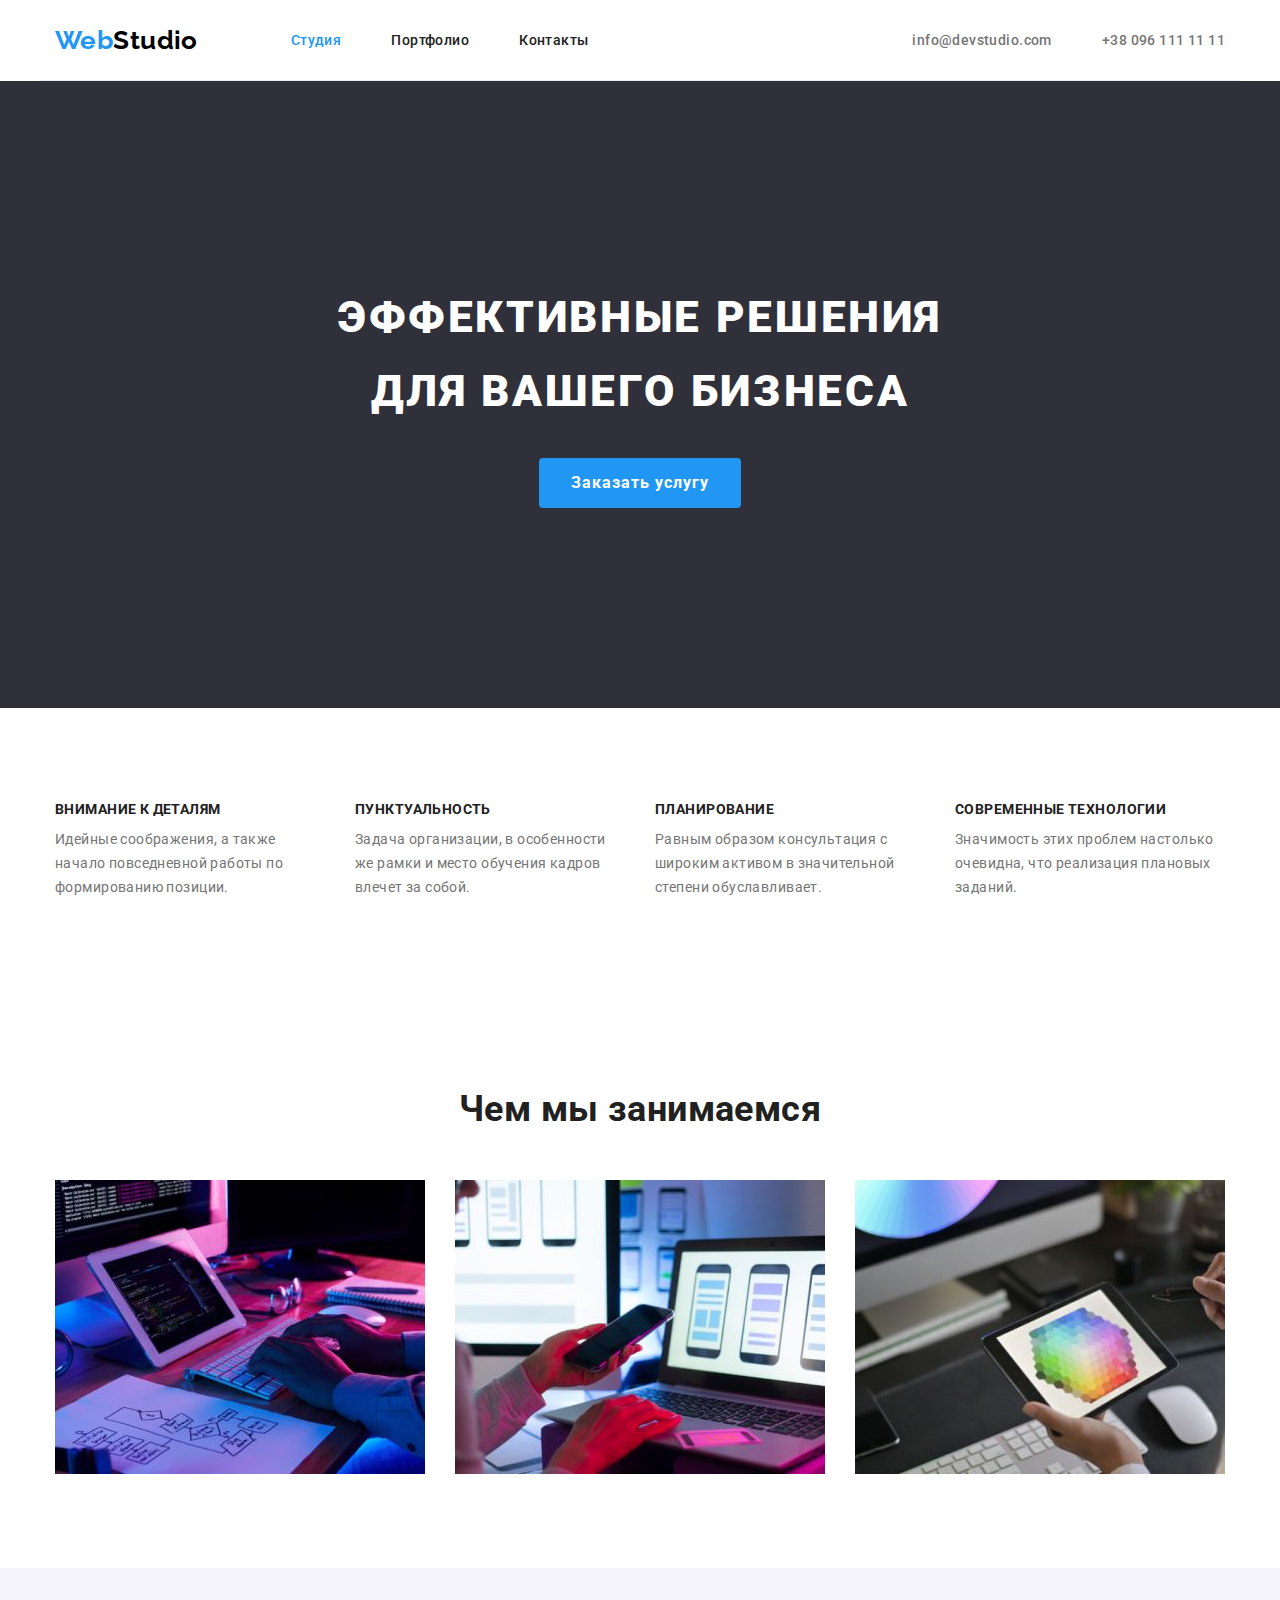
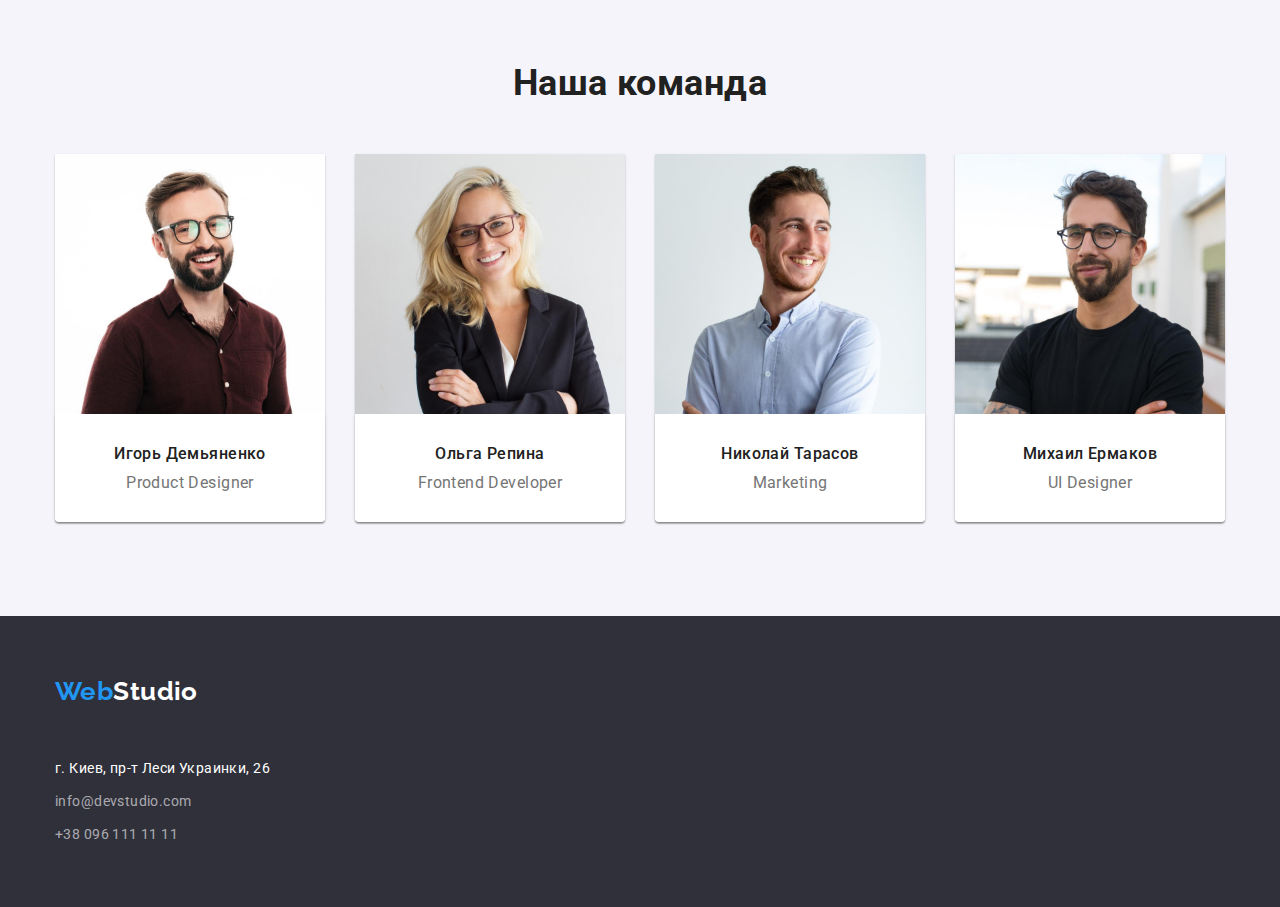
==== commit d9d56ebd: "изменения" ====
--- a/index.html
+++ b/index.html
@@ -22,7 +22,7 @@
         <div class="container navigation-section navigation-border">
         <nav class="navigation">
             
-            <a class="logo" lang="en" href="WebStudio" target="_blank" rel="noreferrer noopener"><span
+            <a class="logo" lang="en" href="./index.html" target="_blank" rel="noreferrer noopener"><span
                     class="logo-first">Web</span>Studio</a>
             <ul class="list header-list">
                 <li class="item"><a class="navigation-list current" href="#Студия">Студия</a></li>
--- a/css/styles.css
+++ b/css/styles.css
@@ -199,7 +199,10 @@
 
 .hero-button:hover,
 .hero-button:focus {
-  color: #188ce8;
+  color: var(--address-color);
+  background: #188ce8;
+  box-shadow: 0px 4px 4px rgba(0, 0, 0, 0.15);
+  border-radius: 4px;
 }
 
 /* Features */
@@ -246,6 +249,9 @@
 /* Our team */
 .team-item {
   --grid-item: 4;
+  box-shadow: 0px 1px 3px rgba(0, 0, 0, 0.12), 0px 1px 1px rgba(0, 0, 0, 0.14),
+    0px 2px 1px rgba(0, 0, 0, 0.2);
+  border-radius: 0px 0px 4px 4px;
 }
 
 .team {
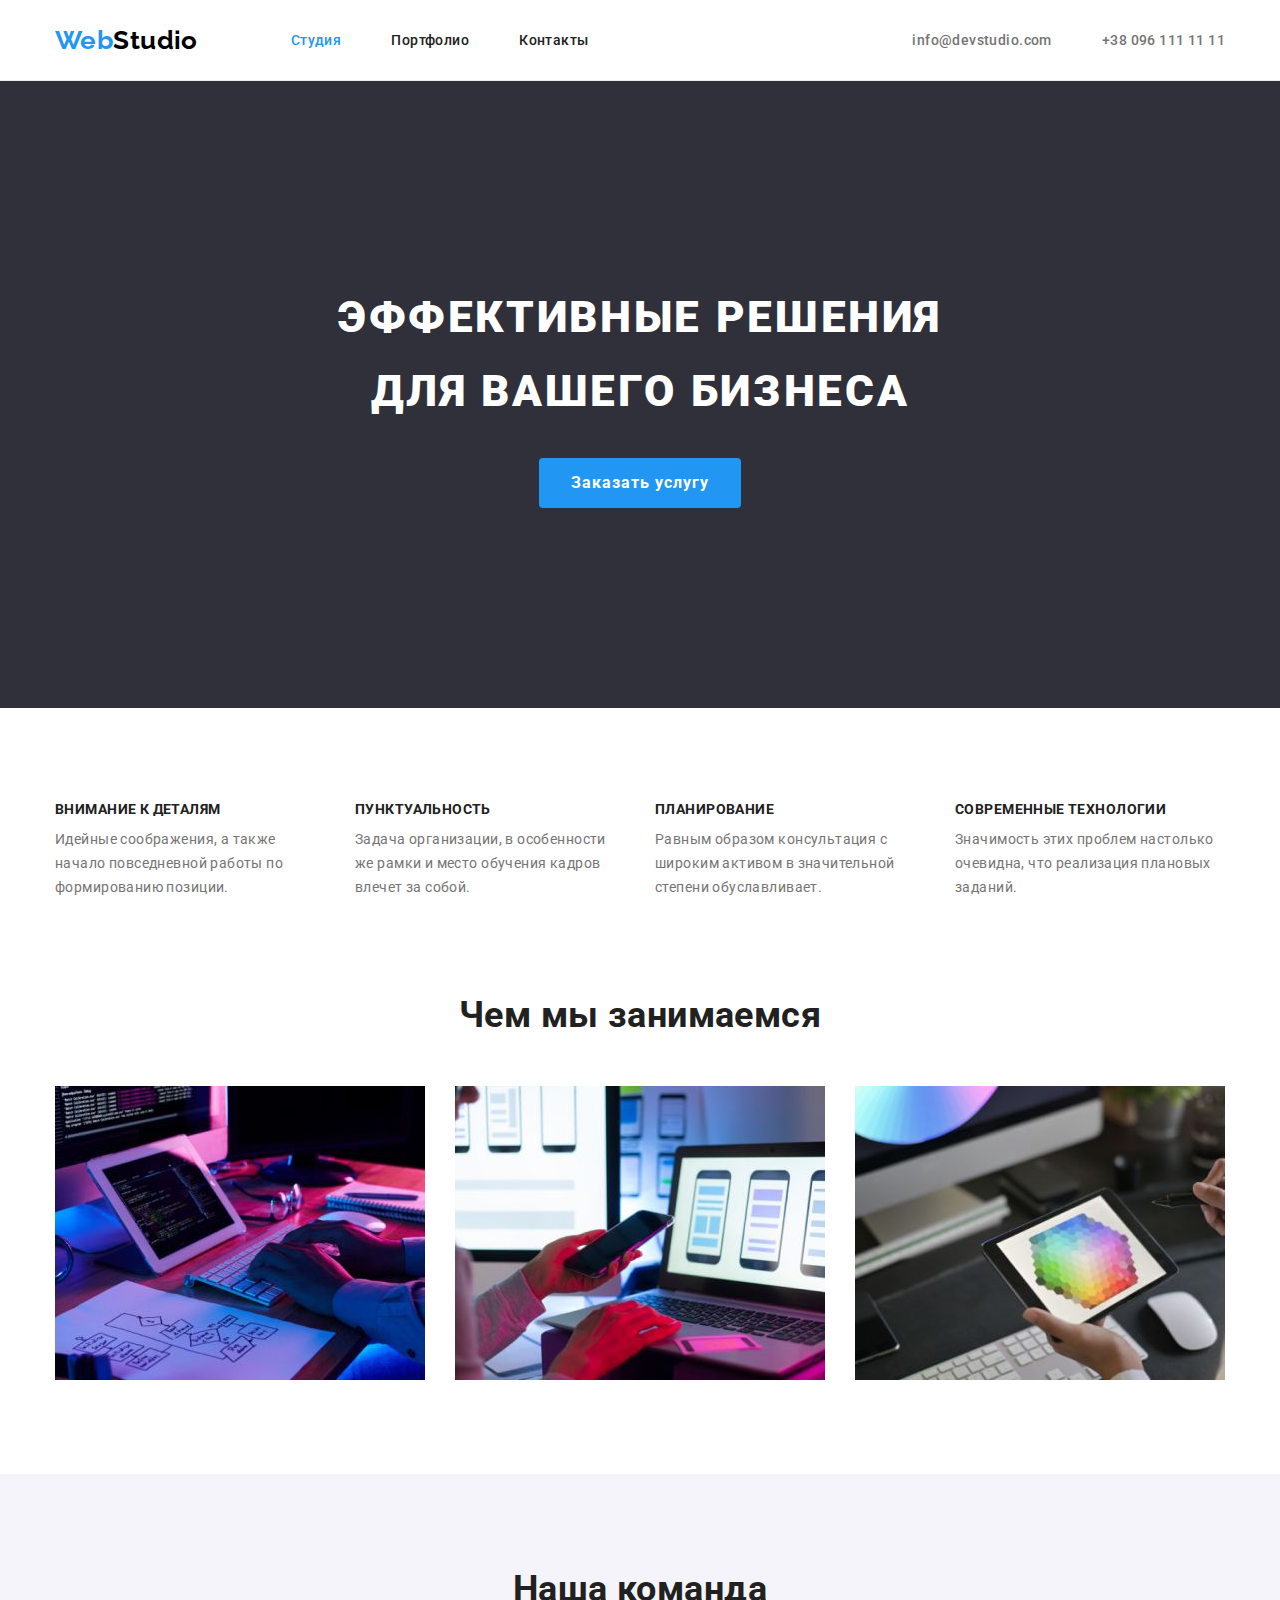
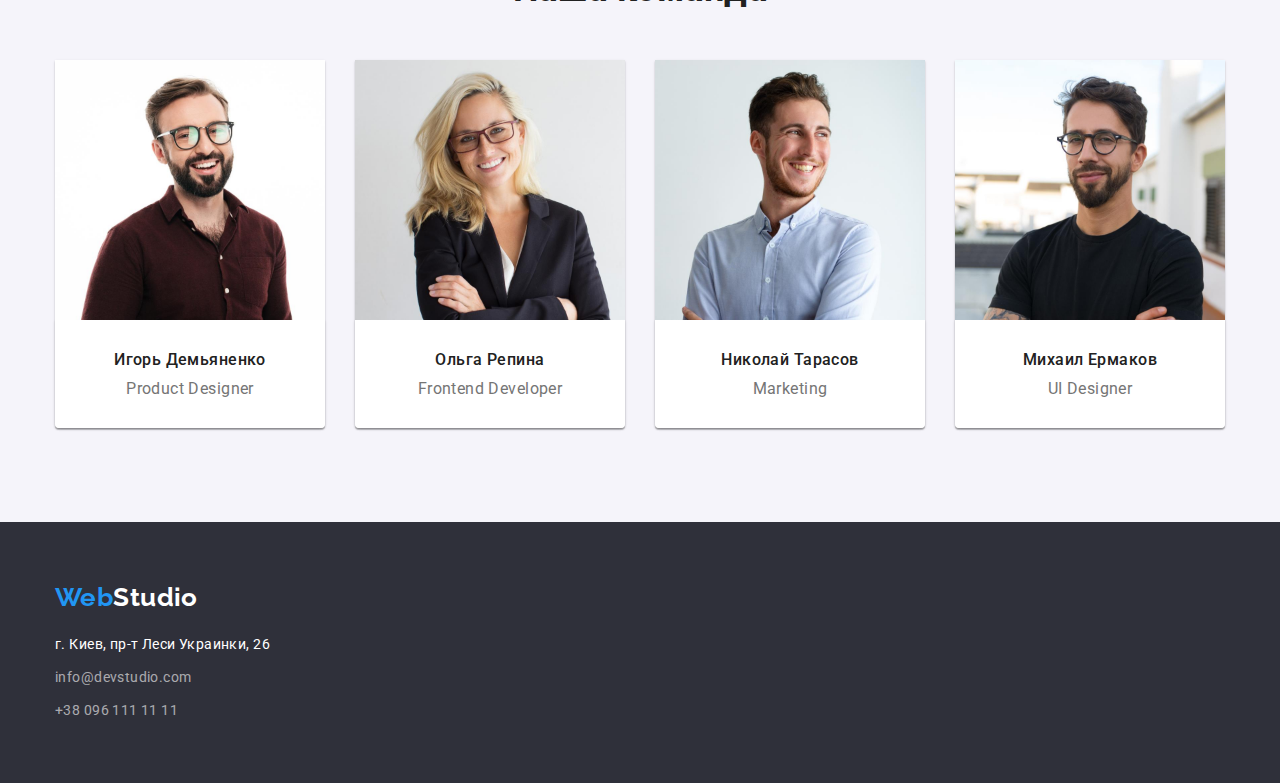
==== commit d9c0fb77: "+зміни" ====
--- a/index.html
+++ b/index.html
@@ -18,8 +18,8 @@
 
 <body class="body">
 
-    <header class="header">
-        <div class="container navigation-section navigation-border">
+    <header class="header navigation-border">
+        <div class="container navigation-section">
         <nav class="navigation">
             
             <a class="logo" lang="en" href="./index.html" target="_blank" rel="noreferrer noopener"><span
@@ -75,7 +75,7 @@
             </div>
         </section>
 
-        <section class="section">
+        <section class="section gallery-section">
             <div class="container">
             <h2 class="about-title">Чем мы занимаемся</h2>
             <ul class="list grid">
--- a/css/styles.css
+++ b/css/styles.css
@@ -246,6 +246,10 @@
   margin-bottom: 50px;
 }
 
+.gallery-section {
+  padding-top: 0;
+}
+
 /* Our team */
 .team-item {
   --grid-item: 4;
@@ -284,7 +288,7 @@
 
 /* Footer */
 .footer-logo {
-  margin-bottom: 50px;
+  margin-bottom: 20px;
 }
 
 .logo-second {
